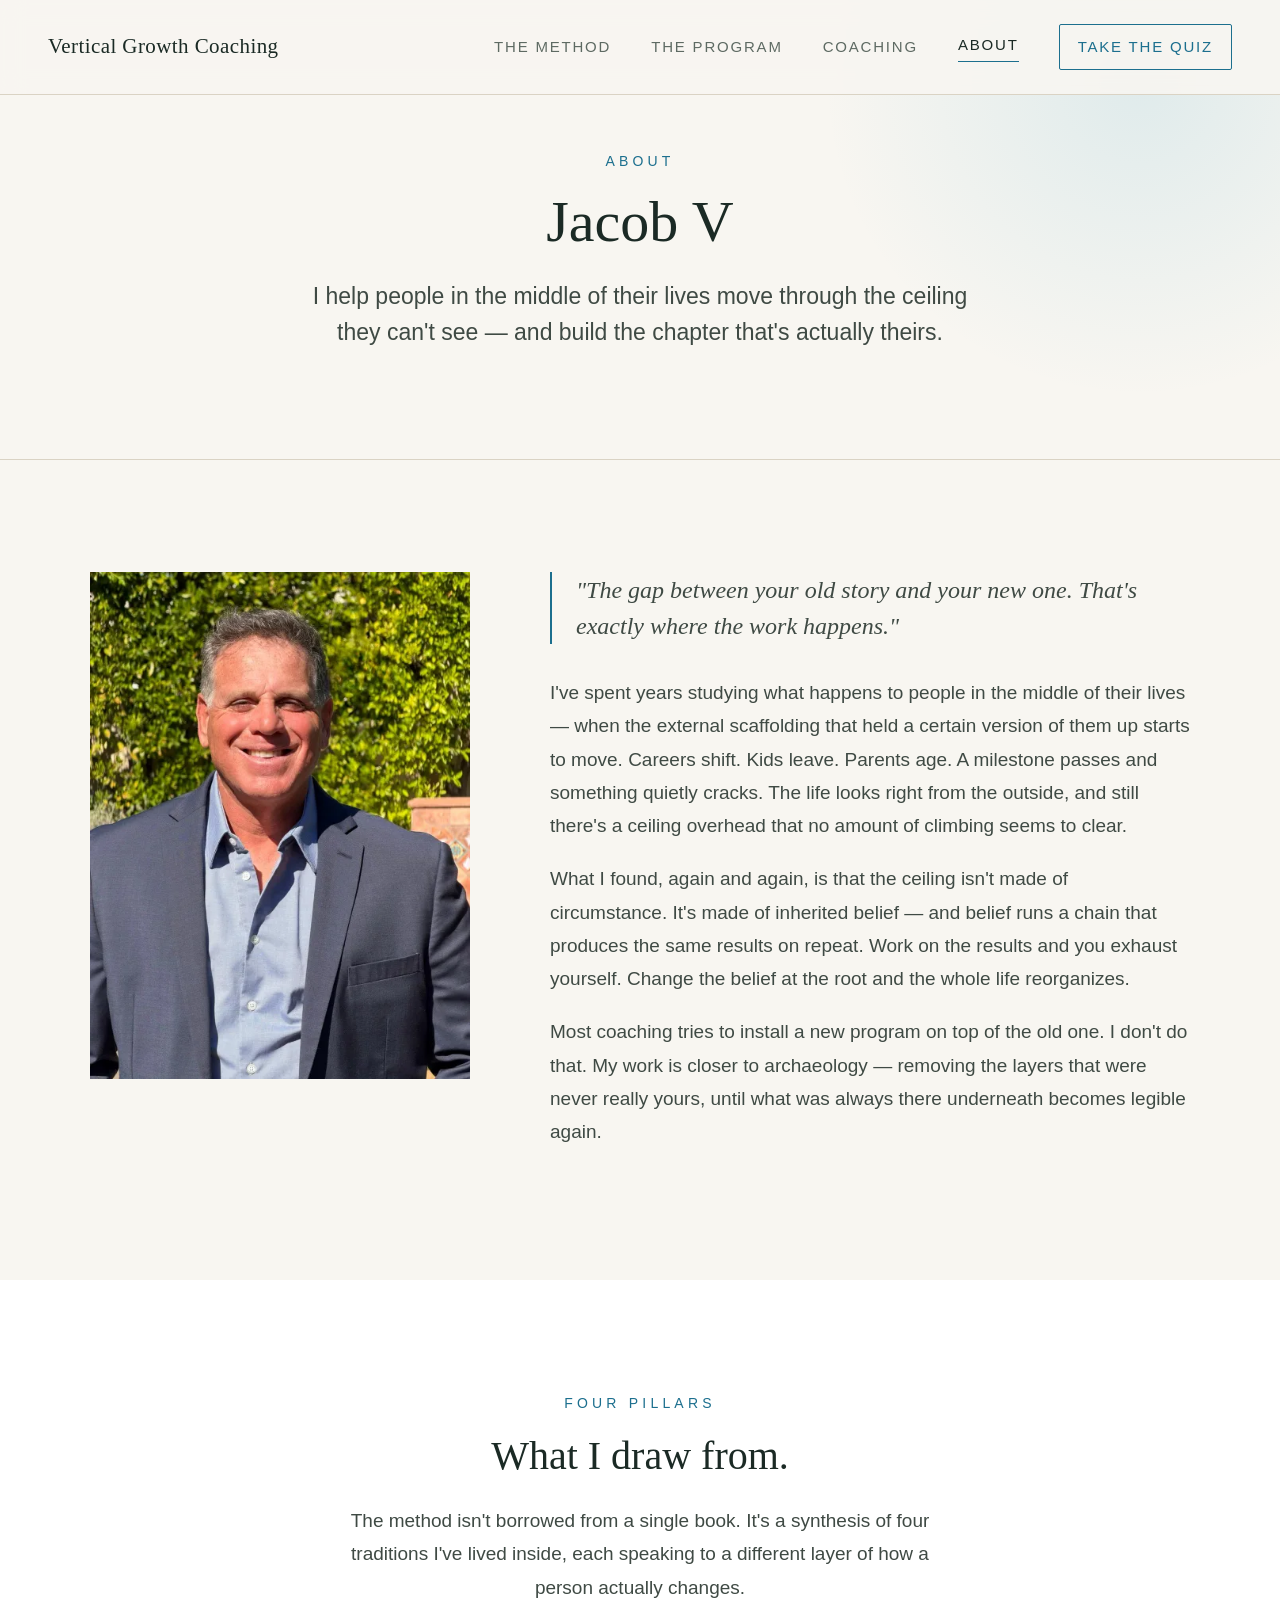
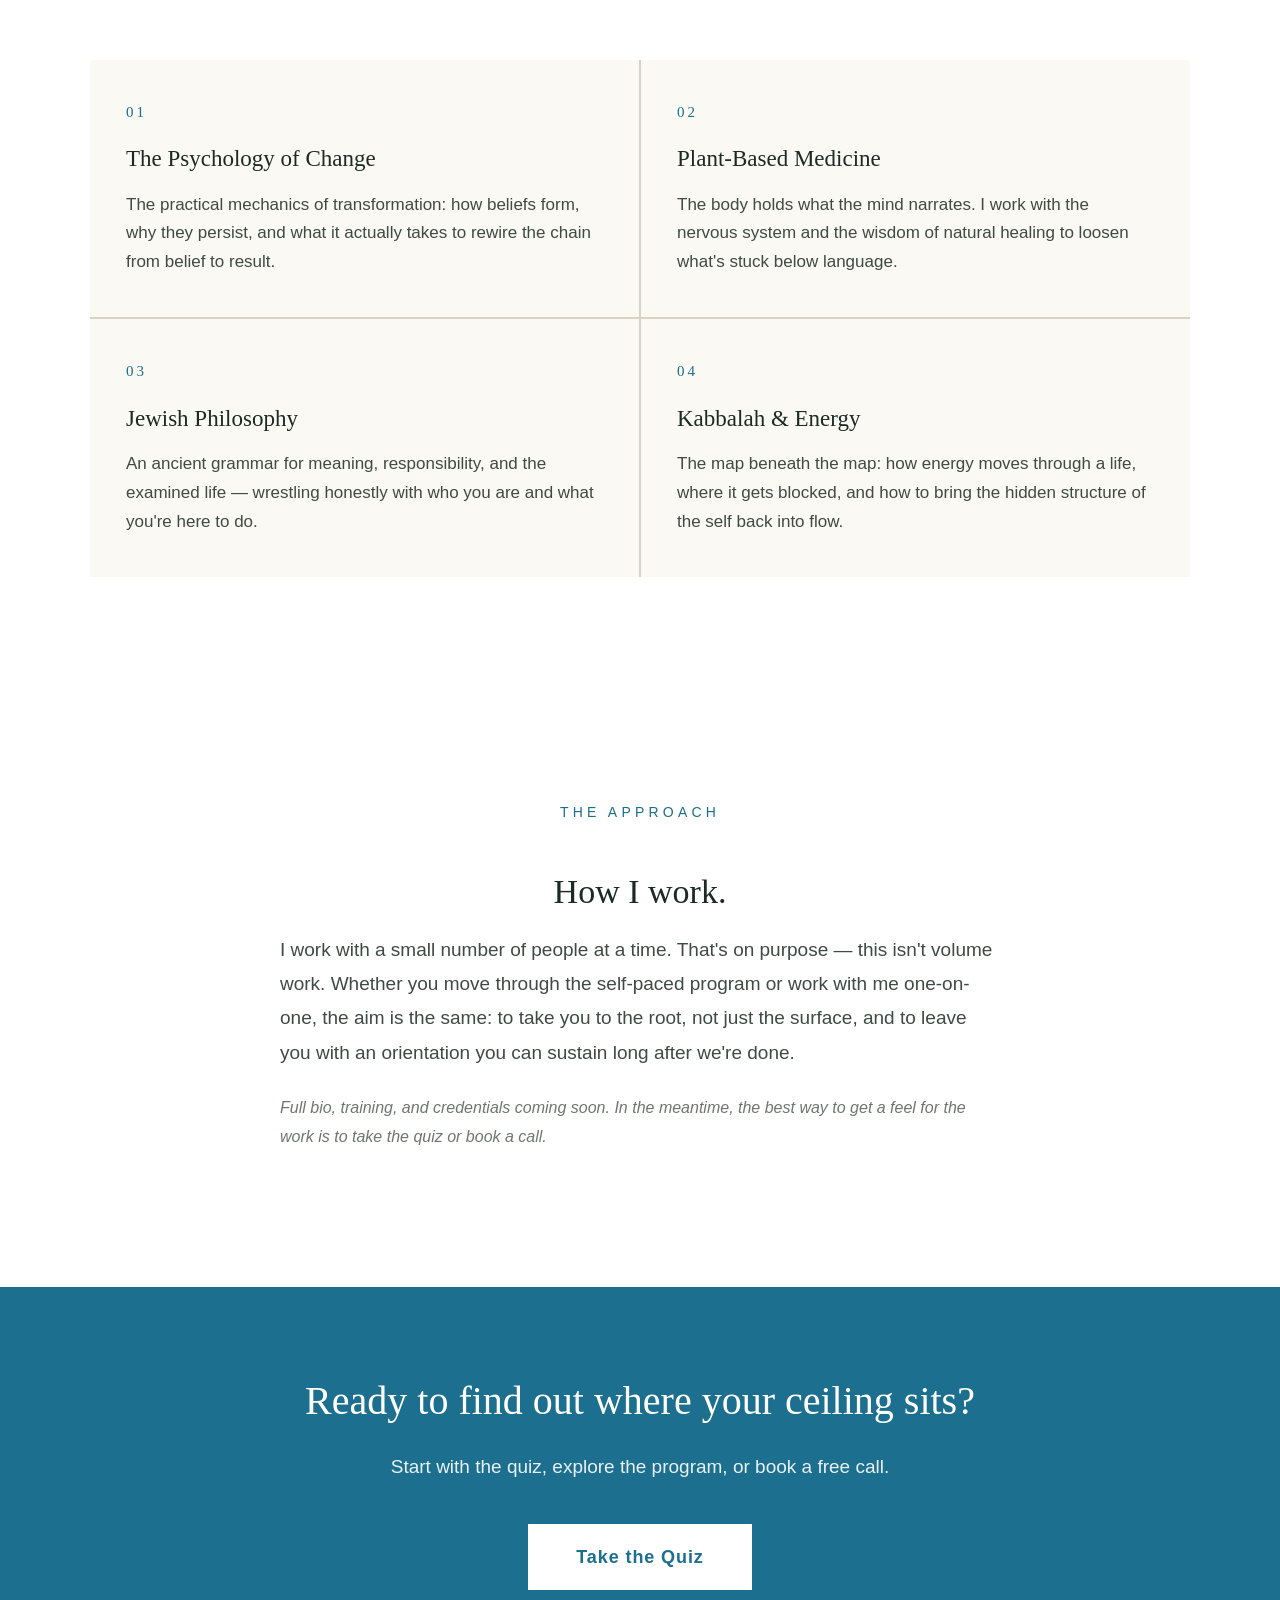
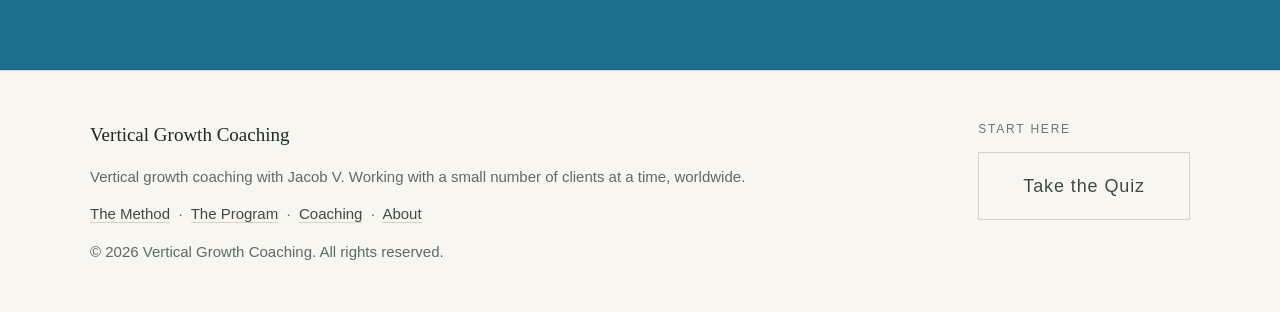
==== about.html @ 7d052f26 "Multipage site: reframe home + add Method/Program/Coaching/About Restructure the single-page site in" ====
<!DOCTYPE html>
<html lang="en">
<head>
  <meta charset="UTF-8">
  <meta name="viewport" content="width=device-width, initial-scale=1.0">
  <title>About Jacob | Vertical Growth Coaching</title>
  <meta name="description" content="Jacob V is the founder of Vertical Growth Coaching. His work synthesizes the psychology of change, plant-based medicine, Jewish philosophy, and Kabbalah & energy into a method for moving through the glass ceiling of inherited belief.">
  <meta name="author" content="Jacob V">
  <meta name="theme-color" content="#F8F6F1">
  <link rel="canonical" href="https://verticalgrowthcoaching.com/about.html">
  <link rel="icon" type="image/svg+xml" href="/favicon.svg">
  <link rel="apple-touch-icon" href="/apple-touch-icon.png">
  <link rel="manifest" href="/site.webmanifest">

  <meta property="og:type" content="profile">
  <meta property="og:site_name" content="Vertical Growth Coaching">
  <meta property="og:title" content="About Jacob | Vertical Growth Coaching">
  <meta property="og:description" content="The story and the four pillars behind Vertical Growth Coaching.">
  <meta property="og:url" content="https://verticalgrowthcoaching.com/about.html">
  <meta property="og:image" content="https://verticalgrowthcoaching.com/jacob.jpg">

  <!-- Google Tag Manager -->
  <script>(function(w,d,s,l,i){w[l]=w[l]||[];w[l].push({'gtm.start':
  new Date().getTime(),event:'gtm.js'});var f=d.getElementsByTagName(s)[0],
  j=d.createElement(s),dl=l!='dataLayer'?'&l='+l:'';j.async=true;j.src=
  'https://www.googletagmanager.com/gtm.js?id='+i+dl;f.parentNode.insertBefore(j,f);
  })(window,document,'script','dataLayer','GTM-MJ2HJQQ3');</script>
  <!-- End Google Tag Manager -->

  <link rel="stylesheet" href="/styles.css">
</head>
<body>

<!-- Google Tag Manager (noscript) -->
<noscript><iframe src="https://www.googletagmanager.com/ns.html?id=GTM-MJ2HJQQ3"
height="0" width="0" style="display:none;visibility:hidden"></iframe></noscript>

<a class="skip-link" href="#main">Skip to main content</a>

<!-- NAV -->
<header>
  <nav aria-label="Primary">
    <a class="nav-logo" href="/">Vertical Growth Coaching</a>
    <button class="nav-toggle" type="button" aria-label="Open menu" aria-expanded="false" aria-controls="navLinks">
      <span></span><span></span><span></span>
    </button>
    <div class="nav-links" id="navLinks">
      <a href="/method.html">The Method</a>
      <a href="/program.html">The Program</a>
      <a href="/coaching.html">Coaching</a>
      <a href="/about.html" class="active">About</a>
      <a href="/#quiz" class="nav-cta">Take the Quiz</a>
    </div>
  </nav>
</header>

<main id="main">

<!-- PAGE HERO -->
<section class="page-hero">
  <div class="page-hero-inner">
    <div class="section-label">About</div>
    <h1>Jacob V</h1>
    <p class="page-hero-lead">
      I help people in the middle of their lives move through the ceiling they can't see — and build the chapter that's actually theirs.
    </p>
  </div>
</section>

<!-- STORY -->
<section id="about">
  <div class="about-inner">
    <div class="about-portrait">
      <picture>
        <source
          type="image/webp"
          srcset="jacob-320.webp 320w, jacob-480.webp 480w, jacob-760.webp 760w"
          sizes="(max-width: 768px) 100vw, 380px">
        <img
          src="jacob.jpg"
          alt="Jacob V, founder of Vertical Growth Coaching"
          width="960" height="1280"
          loading="lazy" decoding="async"
          style="width:100%;height:100%;object-fit:cover;object-position:center top;display:block;">
      </picture>
    </div>
    <div class="about-text">
      <blockquote>"The gap between your old story and your new one. That's exactly where the work happens."</blockquote>
      <p>
        I've spent years studying what happens to people in the middle of their lives — when the external scaffolding that held a certain version of them up starts to move. Careers shift. Kids leave. Parents age. A milestone passes and something quietly cracks. The life looks right from the outside, and still there's a ceiling overhead that no amount of climbing seems to clear.
      </p>
      <p>
        What I found, again and again, is that the ceiling isn't made of circumstance. It's made of inherited belief — and belief runs a chain that produces the same results on repeat. Work on the results and you exhaust yourself. Change the belief at the root and the whole life reorganizes.
      </p>
      <p>
        Most coaching tries to install a new program on top of the old one. I don't do that. My work is closer to archaeology — removing the layers that were never really yours, until what was always there underneath becomes legible again.
      </p>
    </div>
  </div>
</section>

<!-- FOUR PILLARS AS LIVED PRACTICE -->
<section id="pillars">
  <div class="pillars-inner">
    <div class="pillars-header">
      <div class="section-label">Four Pillars</div>
      <h2 class="section-title">What I draw from.</h2>
      <p class="section-body">The method isn't borrowed from a single book. It's a synthesis of four traditions I've lived inside, each speaking to a different layer of how a person actually changes.</p>
    </div>
    <div class="pillars-grid">
      <div class="pillar">
        <div class="pillar-num">01</div>
        <h3>The Psychology of Change</h3>
        <p>The practical mechanics of transformation: how beliefs form, why they persist, and what it actually takes to rewire the chain from belief to result.</p>
      </div>
      <div class="pillar">
        <div class="pillar-num">02</div>
        <h3>Plant-Based Medicine</h3>
        <p>The body holds what the mind narrates. I work with the nervous system and the wisdom of natural healing to loosen what's stuck below language.</p>
      </div>
      <div class="pillar">
        <div class="pillar-num">03</div>
        <h3>Jewish Philosophy</h3>
        <p>An ancient grammar for meaning, responsibility, and the examined life — wrestling honestly with who you are and what you're here to do.</p>
      </div>
      <div class="pillar">
        <div class="pillar-num">04</div>
        <h3>Kabbalah &amp; Energy</h3>
        <p>The map beneath the map: how energy moves through a life, where it gets blocked, and how to bring the hidden structure of the self back into flow.</p>
      </div>
    </div>
  </div>
</section>

<!-- CREDENTIALS / APPROACH -->
<section id="modules">
  <div class="prose-inner">
    <div class="section-label" style="text-align:center;">The Approach</div>
    <h2 style="text-align:center;">How I work.</h2>
    <p>
      I work with a small number of people at a time. That's on purpose — this isn't volume work. Whether you move through the self-paced program or work with me one-on-one, the aim is the same: to take you to the root, not just the surface, and to leave you with an orientation you can sustain long after we're done.
    </p>
    <p style="color:var(--text-4);font-style:italic;font-size:16px;">
      Full bio, training, and credentials coming soon. In the meantime, the best way to get a feel for the work is to take the quiz or book a call.
    </p>
  </div>
</section>

<!-- CTA BAND -->
<div class="cta-band">
  <h2>Ready to find out where your ceiling sits?</h2>
  <p>Start with the quiz, explore the program, or book a free call.</p>
  <a href="/#quiz" class="btn-white">Take the Quiz</a>
</div>

</main>

<!-- FOOTER -->
<footer>
  <div class="footer-inner">
    <div class="footer-left">
      <div class="logo">Vertical Growth Coaching</div>
      <p class="copy" style="margin-bottom:12px;">Vertical growth coaching with Jacob V. Working with a small number of clients at a time, worldwide.</p>
      <p class="copy" style="margin-bottom:12px;">
        <a href="/method.html" style="color:var(--text-2);text-decoration:none;border-bottom:1px solid var(--border);">The Method</a>
        &nbsp;·&nbsp;
        <a href="/program.html" style="color:var(--text-2);text-decoration:none;border-bottom:1px solid var(--border);">The Program</a>
        &nbsp;·&nbsp;
        <a href="/coaching.html" style="color:var(--text-2);text-decoration:none;border-bottom:1px solid var(--border);">Coaching</a>
        &nbsp;·&nbsp;
        <a href="/about.html" style="color:var(--text-2);text-decoration:none;border-bottom:1px solid var(--border);">About</a>
      </p>
      <p class="copy">&copy; 2026 Vertical Growth Coaching. All rights reserved.</p>
    </div>
    <div class="footer-right">
      <p class="footer-right-label">Start Here</p>
      <a href="/#quiz" class="btn-secondary">Take the Quiz</a>
    </div>
  </div>
</footer>

<script src="/site.js" defer></script>
</body>
</html>
---- styles.css ----
*, *::before, *::after { box-sizing: border-box; margin: 0; padding: 0; }

    :root {
      --dark:     #F8F6F1;   /* cream base — page background */
      --surface:  #FFFFFF;   /* alternating section background */
      --elevated: #FBF9F4;   /* cards */
      --overlay:  #F1ECE1;
      --border:   #DAD3C4;   /* warm light border */
      --text-1:   #1B2A25;   /* primary text & headings */
      --text-2:   #3F4A44;   /* body copy */
      --text-3:   #5E6A63;   /* muted labels */
      --text-4:   #6E776F;   /* faint text */
      --ember:    #1C6F8E;   /* primary accent — deep sky (legible on light) */
      --gold:     #2E9CC4;   /* bright sky accent */
      --green:    #2F8F66;   /* success */
      --anchor:   #1F3D34;   /* deep evergreen */
      --font:     'Georgia', serif;
      --sans:     -apple-system, BlinkMacSystemFont, 'Segoe UI', sans-serif;
    }

    html { scroll-behavior: smooth; }

    @media (prefers-reduced-motion: reduce) {
      html { scroll-behavior: auto; }
      *, *::before, *::after {
        animation-duration: 0.01ms !important;
        animation-iteration-count: 1 !important;
        transition-duration: 0.01ms !important;
      }
    }

    .skip-link {
      position: absolute;
      top: -100px; left: 16px;
      z-index: 1000;
      padding: 12px 20px;
      background: var(--ember);
      color: #fff;
      text-decoration: none;
      font-size: 15px;
      letter-spacing: 0.05em;
      transition: top 0.15s;
    }
    .skip-link:focus { top: 12px; }

    /* ── FAQ ── */
    #faq .faq-inner { max-width: 820px; margin: 0 auto; }
    .faq-list { margin-top: 48px; }
    .faq-item {
      border-top: 1px solid var(--border);
      padding: 28px 0;
    }
    .faq-item:last-child { border-bottom: 1px solid var(--border); }
    .faq-item summary {
      font-family: var(--font);
      font-size: 24px;
      color: var(--text-1);
      cursor: pointer;
      list-style: none;
      display: flex;
      justify-content: space-between;
      align-items: center;
      gap: 16px;
    }
    .faq-item summary::-webkit-details-marker { display: none; }
    .faq-item summary::after {
      content: '+';
      color: var(--ember);
      font-size: 28px;
      line-height: 1;
      transition: transform 0.2s;
    }
    .faq-item[open] summary::after { transform: rotate(45deg); }
    .faq-item p {
      margin-top: 16px;
      color: var(--text-2);
      font-size: 19px;
      line-height: 1.7;
    }

    body {
      background: var(--dark);
      color: var(--text-1);
      font-family: var(--sans);
      line-height: 1.7;
      font-size: 19px;
      -webkit-text-size-adjust: 100%;
    }

    /* ── NAV ── */
    nav {
      position: fixed;
      top: 0; left: 0; right: 0;
      z-index: 100;
      display: flex;
      justify-content: space-between;
      align-items: center;
      padding: 24px 48px;
      background: rgba(248,246,241,0.9);
      backdrop-filter: blur(12px);
      border-bottom: 1px solid var(--border);
    }
    .nav-logo {
      font-family: var(--font);
      font-size: 21px;
      color: var(--text-1);
      letter-spacing: 0.02em;
      text-decoration: none;
    }
    .nav-links { display: flex; gap: 40px; align-items: center; }
    .nav-links a {
      color: var(--text-3);
      text-decoration: none;
      font-size: 15px;
      letter-spacing: 0.12em;
      text-transform: uppercase;
      transition: color 0.2s;
    }
    .nav-links a:hover { color: var(--text-1); }

    /* ── BUTTONS ── */
    .btn-primary {
      background: var(--ember);
      color: #fff;
      border: none;
      padding: 18px 44px;
      font-size: 18px;
      font-weight: 600;
      letter-spacing: 0.05em;
      cursor: pointer;
      text-decoration: none;
      display: inline-block;
      transition: all 0.2s;
      font-family: var(--sans);
    }
    .btn-primary:hover { opacity: 0.88; transform: translateY(-1px); }
    .btn-secondary {
      background: transparent;
      color: var(--text-2);
      border: 1px solid var(--border);
      padding: 18px 44px;
      font-size: 18px;
      letter-spacing: 0.05em;
      cursor: pointer;
      text-decoration: none;
      display: inline-block;
      transition: all 0.2s;
      font-family: var(--sans);
    }
    .btn-secondary:hover { border-color: var(--text-3); color: var(--text-1); }
    .btn-ghost {
      color: var(--text-2);
      text-decoration: none;
      font-size: 16px;
      letter-spacing: 0.08em;
      display: inline-flex;
      align-items: center;
      gap: 8px;
      transition: color 0.2s;
    }
    .btn-ghost:hover { color: var(--text-1); }
    .btn-ghost::after { content: '→'; }

    /* ── HERO ── */
    .hero {
      min-height: 100vh;
      display: flex;
      align-items: center;
      padding: 120px 48px 80px;
      position: relative;
      overflow: hidden;
    }
    .hero::before {
      content: '';
      position: absolute;
      top: -200px; right: -200px;
      width: 700px; height: 700px;
      background: radial-gradient(circle, rgba(46,156,196,0.14) 0%, transparent 70%);
      pointer-events: none;
    }
    .hero-inner {
      width: 100%;
      max-width: 1200px;
      margin: 0 auto;
      display: grid;
      grid-template-columns: minmax(0, 1.05fr) minmax(0, 1fr);
      grid-template-areas:
        "top    diagram"
        "bottom diagram";
      column-gap: 56px;
      row-gap: 24px;
      align-items: center;
    }
    .hero-text-top    { grid-area: top;     align-self: end;    max-width: 580px; }
    .hero-text-bottom { grid-area: bottom;  align-self: start;  max-width: 580px; }
    .hero-diagram     { grid-area: diagram; justify-self: center; align-self: center; width: 100%; }
    .hero-diagram .circles-svg { max-width: 460px; margin: 0 auto; display: block; }
    .hero h1 {
      font-family: var(--font);
      font-size: clamp(20px, 2.6vw, 28px);
      line-height: 1.2;
      letter-spacing: 0.14em;
      text-transform: uppercase;
      color: var(--ember);
      margin-bottom: 20px;
      font-weight: normal;
    }
    .hero-tagline {
      font-family: var(--font);
      font-size: clamp(36px, 5.2vw, 58px);
      line-height: 1.08;
      color: var(--text-1);
      margin-bottom: 0;
      font-weight: normal;
    }
    .hero-tagline em { font-style: italic; color: var(--text-2); }
    .hero-body {
      font-size: clamp(19px, 1.8vw, 22px);
      color: var(--text-2);
      max-width: 580px;
      line-height: 1.6;
      margin-bottom: 28px;
    }
    .cta-group { display: flex; gap: 16px; flex-wrap: wrap; align-items: center; }

    /* ── SECTIONS ── */
    section { padding: 112px 48px; }
    .section-label {
      font-size: 14px;
      letter-spacing: 0.3em;
      text-transform: uppercase;
      color: var(--ember);
      margin-bottom: 16px;
    }
    .section-title {
      font-family: var(--font);
      font-size: clamp(28px, 4vw, 40px);
      font-weight: normal;
      color: var(--text-1);
      margin-bottom: 24px;
      line-height: 1.2;
    }
    .section-body {
      font-size: 19px;
      color: var(--text-2);
      line-height: 1.75;
      max-width: 640px;
    }

    /* ── PROBLEM SECTION ── */
    #problem { background: var(--surface); }
    .problem-inner {
      max-width: 800px;
      margin: 0 auto;
      text-align: center;
    }
    .problem-inner .section-body { margin: 0 auto 48px; max-width: 620px; }
    .pain-points {
      display: grid;
      grid-template-columns: 1fr 1fr;
      gap: 2px;
      background: var(--border);
      text-align: left;
      margin-bottom: 48px;
    }
    .pain-point {
      background: var(--elevated);
      padding: 32px;
      font-size: 19px;
      color: var(--text-2);
      display: flex;
      gap: 16px;
      align-items: flex-start;
    }
    .pain-check {
      color: var(--text-4);
      font-size: 14px;
      margin-top: 3px;
      flex-shrink: 0;
    }

    /* ── QUIZ SECTION ── */
    #quiz {
      background: var(--dark);
      border-top: 1px solid var(--border);
      border-bottom: 1px solid var(--border);
    }
    .quiz-container {
      max-width: 680px;
      margin: 0 auto;
      text-align: center;
    }
    .quiz-container .section-body { margin: 0 auto 48px; }

    /* Quiz Steps */
    .quiz-step { display: none; }
    .quiz-step.active { display: block; }
    .quiz-question {
      font-family: var(--font);
      font-size: 26px;
      color: var(--text-1);
      margin-bottom: 32px;
      line-height: 1.4;
    }
    .quiz-options { display: flex; flex-direction: column; gap: 12px; max-width: 480px; margin: 0 auto; }
    .quiz-option {
      background: var(--surface);
      border: 1px solid var(--border);
      padding: 20px 24px;
      color: var(--text-2);
      font-size: 18px;
      text-align: left;
      cursor: pointer;
      transition: all 0.2s;
      font-family: var(--sans);
    }
    .quiz-option:hover { border-color: var(--ember); color: var(--text-1); }
    .quiz-option.selected { border-color: var(--ember); background: rgba(28,111,142,0.10); color: var(--text-1); }
    .quiz-progress {
      display: flex;
      justify-content: center;
      gap: 8px;
      margin: 0 auto 40px;
      max-width: 320px;
      flex-wrap: wrap;
    }
    .quiz-dot {
      width: 8px; height: 8px;
      border-radius: 50%;
      background: var(--border);
      transition: background 0.3s;
    }
    .quiz-dot.filled { background: var(--ember); }

    /* Quiz subtext (under question) */
    .quiz-subtext {
      color: var(--text-3);
      font-size: 18px;
      text-align: center;
      margin: -16px auto 24px;
      max-width: 560px;
      line-height: 1.55;
    }

    /* Multi-select buttons (life context) */
    .quiz-options-multi {
      display: flex;
      flex-direction: column;
      gap: 12px;
      max-width: 540px;
      margin: 0 auto 16px;
    }
    .quiz-option-multi {
      position: relative;
      padding: 16px 20px 16px 52px;
      background: var(--elevated);
      border: 1px solid var(--border);
      color: var(--text-2);
      font-size: 18px;
      text-align: left;
      cursor: pointer;
      transition: all 0.15s;
      font-family: var(--sans);
    }
    .quiz-option-multi::before {
      content: '';
      position: absolute;
      left: 18px;
      top: 50%;
      transform: translateY(-50%);
      width: 18px; height: 18px;
      border: 1.5px solid var(--text-4);
      background: transparent;
      transition: all 0.15s;
    }
    .quiz-option-multi:hover { border-color: var(--ember); color: var(--text-1); }
    .quiz-option-multi.selected {
      border-color: var(--ember);
      color: var(--text-1);
      background: rgba(28,111,142,0.10);
    }
    .quiz-option-multi.selected::before {
      background: var(--ember);
      border-color: var(--ember);
    }
    .quiz-option-multi.selected::after {
      content: '';
      position: absolute;
      left: 22px; top: 50%;
      transform: translateY(-65%) rotate(-45deg);
      width: 10px; height: 5px;
      border-left: 2px solid #fff;
      border-bottom: 2px solid #fff;
    }

    /* Textareas (life context "other", aspiration) */
    .quiz-textarea,
    .quiz-textarea-small {
      width: 100%;
      max-width: 540px;
      display: block;
      margin: 0 auto 16px;
      padding: 16px 20px;
      background: var(--surface);
      border: 1px solid var(--border);
      color: var(--text-1);
      font-size: 17px;
      font-family: var(--sans);
      line-height: 1.6;
      resize: vertical;
      outline: none;
      transition: border-color 0.2s;
    }
    .quiz-textarea:focus,
    .quiz-textarea-small:focus { border-color: var(--ember); }
    .quiz-textarea::placeholder,
    .quiz-textarea-small::placeholder { color: var(--text-4); }
    .quiz-textarea-small { font-size: 15px; min-height: 56px; }

    .quiz-continue-btn {
      display: block;
      margin: 8px auto 0;
      min-width: 200px;
    }
    .quiz-continue-btn:disabled {
      opacity: 0.35;
      cursor: not-allowed;
      transform: none !important;
    }
    .quiz-aspiration-actions {
      display: flex;
      flex-direction: column;
      gap: 14px;
      align-items: center;
      margin-top: 4px;
    }
    .quiz-aspiration-actions .btn-primary { min-width: 200px; }
    .quiz-aspiration-actions .btn-ghost {
      color: var(--text-3);
      text-decoration: none;
      font-size: 14px;
      letter-spacing: 0.05em;
      background: transparent;
      border: none;
      cursor: pointer;
      font-family: var(--sans);
      padding: 8px 16px;
    }
    .quiz-aspiration-actions .btn-ghost:hover { color: var(--text-1); }

    /* Interlude */
    .quiz-interlude {
      max-width: 560px;
      margin: 0 auto;
      text-align: center;
      padding: 32px 0 16px;
    }
    .quiz-interlude-headline {
      font-family: var(--font);
      font-size: clamp(28px, 4vw, 36px);
      color: var(--text-1);
      margin-bottom: 20px;
    }
    .quiz-interlude-body {
      font-size: 18px;
      color: var(--text-2);
      line-height: 1.65;
      margin-bottom: 36px;
    }

    /* Age band fieldset (in email gate) */
    .age-band-fieldset {
      border: 1px solid var(--border);
      padding: 12px 16px 16px;
      margin-bottom: 16px;
      transition: border-color 0.2s;
    }
    .age-band-fieldset legend {
      padding: 0 8px;
      color: var(--text-3);
      font-size: 12px;
      letter-spacing: 0.14em;
      text-transform: uppercase;
    }
    .age-band-fieldset.age-band-error { border-color: #D44040; }
    .age-band-options {
      display: flex;
      gap: 6px;
      flex-wrap: wrap;
    }
    .age-band-options label {
      flex: 1 1 auto;
      min-width: 56px;
      position: relative;
      cursor: pointer;
    }
    .age-band-options input { position: absolute; opacity: 0; pointer-events: none; }
    .age-band-options span {
      display: block;
      padding: 10px 12px;
      border: 1px solid var(--border);
      background: var(--surface);
      text-align: center;
      font-size: 15px;
      color: var(--text-2);
      transition: all 0.15s;
    }
    .age-band-options input:checked + span {
      border-color: var(--ember);
      background: rgba(28,111,142,0.10);
      color: var(--text-1);
    }
    .age-band-options label:hover span { border-color: var(--text-3); }

    /* Marketing consent row */
    .consent-row {
      display: flex;
      gap: 10px;
      align-items: flex-start;
      font-size: 14px;
      color: var(--text-3);
      margin-bottom: 16px;
      cursor: pointer;
      line-height: 1.5;
    }
    .consent-row input[type="checkbox"] {
      margin-top: 3px;
      accent-color: var(--ember);
      flex-shrink: 0;
    }

    /* Results greeting */
    .result-greeting {
      font-family: var(--font);
      font-size: clamp(22px, 3vw, 28px);
      color: var(--text-1);
      text-align: center;
      margin-bottom: 24px;
      font-style: italic;
      line-height: 1.3;
    }

    /* Quiz Email Gate */
    .quiz-email-gate {
      max-width: 420px;
      margin: 0 auto;
    }
    .quiz-email-gate input {
      width: 100%;
      padding: 18px 24px;
      background: var(--surface);
      border: 1px solid var(--border);
      color: var(--text-1);
      font-size: 17px;
      font-family: var(--sans);
      margin-bottom: 12px;
      outline: none;
      transition: border-color 0.2s;
    }
    .quiz-email-gate input:focus { border-color: var(--ember); }
    .quiz-email-gate input::placeholder { color: var(--text-4); }
    .quiz-email-gate .btn-primary { width: 100%; text-align: center; }
    .quiz-email-gate .privacy-note {
      font-size: 15px;
      color: var(--text-3);
      margin-top: 12px;
    }

    /* Quiz Results */
    .quiz-results { text-align: left; max-width: 520px; margin: 0 auto; }
    .result-score {
      font-family: var(--font);
      font-size: 56px;
      color: var(--ember);
      margin-bottom: 8px;
      text-align: center;
    }
    .result-label {
      font-size: 21px;
      color: var(--text-1);
      text-align: center;
      margin-bottom: 32px;
    }
    .result-breakdown { margin-bottom: 40px; }
    .result-bar-group { margin-bottom: 20px; }
    .result-bar-label {
      display: flex;
      justify-content: space-between;
      font-size: 14px;
      color: var(--text-3);
      text-transform: uppercase;
      letter-spacing: 0.1em;
      margin-bottom: 8px;
    }
    .result-bar {
      height: 6px;
      background: var(--elevated);
      overflow: hidden;
    }
    .result-bar-fill {
      height: 100%;
      background: var(--ember);
      transition: width 1s ease;
    }

    /* ── FRAMEWORK ── */
    #framework { background: var(--surface); }
    .framework-inner {
      max-width: 720px;
      margin: 0 auto;
    }
    .framework-text p + p { margin-top: 20px; }
    .circles-diagram { width: 100%; display: flex; justify-content: center; align-items: center; }
    .circles-svg { width: 100%; height: auto; }

    /* ── Orientation morph (Before → After loop) ── */
    @keyframes orientationBefore {
      0%, 28%   { opacity: 1; }
      44%, 78%  { opacity: 0; }
      94%, 100% { opacity: 1; }
    }
    @keyframes orientationAfter {
      0%, 28%   { opacity: 0; }
      44%, 78%  { opacity: 1; }
      94%, 100% { opacity: 0; }
    }
    @keyframes orientationDomain {
      0%, 28%   { fill: #8A938C; }
      44%, 78%  { fill: #1B2A25; }
      94%, 100% { fill: #8A938C; }
    }
    @keyframes orientationWedge {
      0%, 28%   { stroke: #D7DED7; }
      44%, 78%  { stroke: #8FA3B0; }
      94%, 100% { stroke: #D7DED7; }
    }
    @keyframes selfPulse {
      0%, 100% { opacity: 0.55; }
      50%      { opacity: 1; }
    }
    .circles-svg .anim-before        { animation: orientationBefore 14s ease-in-out infinite; }
    .circles-svg .anim-after         { animation: orientationAfter  14s ease-in-out infinite; opacity: 0; }
    .circles-svg .domain-labels text { animation: orientationDomain 14s ease-in-out infinite; }
    .circles-svg .wedge-lines line   { animation: orientationWedge  14s ease-in-out infinite; }
    .circles-svg .self-halo          { animation: selfPulse 4s ease-in-out infinite; }

    @media (prefers-reduced-motion: reduce) {
      .circles-svg .anim-before,
      .circles-svg .anim-after,
      .circles-svg .domain-labels text,
      .circles-svg .wedge-lines line,
      .circles-svg .self-halo { animation: none; }
      .circles-svg .anim-before        { opacity: 0; }
      .circles-svg .anim-after         { opacity: 1; }
      .circles-svg .domain-labels text { fill: #1B2A25; }
      .circles-svg .wedge-lines line   { stroke: #8FA3B0; }
      .circles-svg .self-halo          { opacity: 0.85; }
    }

    /* ── TRANSFORMATION ── */
    .transformation-inner { max-width: 1100px; margin: 0 auto; }
    .transformation-header {
      display: grid;
      grid-template-columns: 1fr 1fr;
      gap: 80px;
      margin-bottom: 80px;
    }
    .shift-grid {
      display: grid;
      grid-template-columns: 1fr 1fr;
      gap: 2px;
      background: var(--border);
    }
    .shift-card {
      background: var(--surface);
      padding: 40px;
    }
    .shift-card.before .shift-label { color: var(--text-4); }
    .shift-card.after .shift-label { color: var(--ember); }
    .shift-label {
      font-size: 11px;
      letter-spacing: 0.3em;
      text-transform: uppercase;
      margin-bottom: 24px;
    }
    .shift-item {
      display: flex;
      align-items: flex-start;
      gap: 16px;
      margin-bottom: 20px;
      color: var(--text-2);
      font-size: 16px;
    }

    /* ── LEAD MAGNET ── */
    #lead-magnet {
      background: var(--elevated);
      border-top: 1px solid var(--border);
      border-bottom: 1px solid var(--border);
    }
    .lead-magnet-inner {
      max-width: 700px;
      margin: 0 auto;
      text-align: center;
    }
    .lead-magnet-inner .section-body { margin: 0 auto 40px; }
    .lead-magnet-form {
      display: flex;
      gap: 12px;
      max-width: 500px;
      margin: 0 auto;
    }
    .lead-magnet-form input {
      flex: 1;
      padding: 18px 24px;
      background: var(--surface);
      border: 1px solid var(--border);
      color: var(--text-1);
      font-size: 17px;
      font-family: var(--sans);
      outline: none;
    }
    .lead-magnet-form input:focus { border-color: var(--ember); }
    .lead-magnet-form input::placeholder { color: var(--text-4); }
    .lead-magnet-privacy {
      font-size: 15px;
      color: var(--text-3);
      margin-top: 16px;
    }

    /* ── ABOUT ── */
    .about-inner {
      max-width: 1100px;
      margin: 0 auto;
      display: grid;
      grid-template-columns: 380px 1fr;
      gap: 80px;
      align-items: start;
    }
    .about-portrait {
      aspect-ratio: 3/4;
      overflow: hidden;
      background: var(--surface);
    }
    .about-text blockquote {
      font-family: var(--font);
      font-size: 24px;
      font-style: italic;
      color: var(--text-2);
      border-left: 2px solid var(--ember);
      padding-left: 24px;
      margin-bottom: 32px;
      line-height: 1.5;
    }
    .about-text p {
      font-size: 19px;
      color: var(--text-2);
      line-height: 1.75;
      margin-bottom: 20px;
    }

    /* ── PROCESS ── */
    #process { background: var(--surface); }
    .process-inner { max-width: 1100px; margin: 0 auto; }
    .process-header { margin-bottom: 64px; }
    .steps {
      display: grid;
      grid-template-columns: repeat(3, 1fr);
      gap: 2px;
      background: var(--border);
    }
    .step {
      background: var(--elevated);
      padding: 48px 40px;
    }
    .step-num {
      font-family: var(--font);
      font-size: 40px;
      color: var(--text-4);
      margin-bottom: 24px;
    }
    .step-title {
      font-family: var(--font);
      font-size: 24px;
      font-weight: normal;
      color: var(--text-1);
      margin-bottom: 16px;
    }
    .step-body {
      font-size: 18px;
      color: var(--text-2);
      line-height: 1.7;
    }

    /* ── TESTIMONIALS ── */
    #testimonials {
      border-top: 1px solid var(--border);
    }
    .testimonials-inner {
      max-width: 900px;
      margin: 0 auto;
      text-align: center;
    }
    .testimonial-grid {
      display: grid;
      grid-template-columns: 1fr 1fr;
      gap: 32px;
      text-align: left;
      margin-top: 48px;
    }
    .testimonial-card {
      background: var(--surface);
      border: 1px solid var(--border);
      padding: 40px;
    }
    .testimonial-quote {
      font-family: var(--font);
      font-size: 19px;
      font-style: italic;
      color: var(--text-2);
      line-height: 1.7;
      margin-bottom: 24px;
    }
    .testimonial-author {
      font-size: 14px;
      color: var(--text-4);
      letter-spacing: 0.1em;
      text-transform: uppercase;
    }
    .testimonial-placeholder {
      font-size: 15px;
      color: var(--text-3);
      font-style: italic;
    }

    /* ── BOOK A CALL (HIGH INTENT) ── */
    #book { background: var(--surface); }
    .book-inner {
      max-width: 880px;
      margin: 0 auto;
      text-align: center;
    }
    .book-inner .section-body { margin: 0 auto 40px; max-width: 600px; }
    .calendly-inline-widget {
      width: 100%;
      min-width: 320px;
      height: 720px;
      margin: 0 auto;
      border: 1px solid var(--border);
      background: var(--surface);
    }
    .calendly-fallback {
      margin-top: 20px;
      font-size: 14px;
      color: var(--text-4);
    }
    .calendly-fallback a { color: var(--ember); text-decoration: none; border-bottom: 1px solid rgba(28,111,142,0.4); }
    .calendly-fallback a:hover { color: var(--text-1); }
    @media (max-width: 720px) {
      .calendly-inline-widget { height: 1080px; }
    }

    /* ── STICKY BOTTOM BAR ── */
    .sticky-bar {
      position: fixed;
      bottom: 0; left: 0; right: 0;
      z-index: 99;
      background: rgba(248,246,241,0.96);
      backdrop-filter: blur(12px);
      border-top: 1px solid var(--border);
      padding: 16px 48px;
      display: flex;
      justify-content: center;
      align-items: center;
      gap: 24px;
      transform: translateY(100%);
      transition: transform 0.3s ease;
    }
    .sticky-bar.visible { transform: translateY(0); }
    .sticky-bar-text {
      font-size: 15px;
      color: var(--text-2);
    }
    .sticky-bar .btn-primary {
      padding: 12px 32px;
      font-size: 15px;
    }

    /* ── CTA BAND ── */
    .cta-band {
      background: var(--ember);
      padding: 80px 48px;
      text-align: center;
    }
    .cta-band h2 {
      font-family: var(--font);
      font-size: clamp(28px, 4vw, 40px);
      font-weight: normal;
      color: #fff;
      margin-bottom: 16px;
    }
    .cta-band p {
      font-size: 19px;
      color: rgba(255,255,255,0.9);
      margin-bottom: 40px;
    }
    .btn-white {
      background: #fff;
      color: var(--ember);
      padding: 18px 48px;
      font-size: 18px;
      font-weight: 600;
      letter-spacing: 0.05em;
      text-decoration: none;
      display: inline-block;
      transition: opacity 0.2s;
      font-family: var(--sans);
    }
    .btn-white:hover { opacity: 0.9; }

    /* ── FOOTER ── */
    footer {
      background: var(--dark);
      border-top: 1px solid var(--border);
      padding: 48px;
    }
    .footer-inner {
      max-width: 1100px;
      margin: 0 auto;
      display: flex;
      justify-content: space-between;
      align-items: flex-start;
    }
    .footer-left .logo {
      font-family: var(--font);
      font-size: 19px;
      color: var(--text-1);
      margin-bottom: 12px;
    }
    .footer-left .copy { font-size: 15px; color: var(--text-3); }
    .footer-email-form { display: flex; gap: 8px; }
    .footer-email-form input {
      padding: 12px 16px;
      background: var(--surface);
      border: 1px solid var(--border);
      color: var(--text-1);
      font-size: 16px;
      font-family: var(--sans);
      outline: none;
      width: 240px;
    }
    .footer-email-form button {
      padding: 12px 24px;
      background: var(--ember);
      color: #fff;
      border: none;
      font-size: 15px;
      font-weight: 600;
      cursor: pointer;
      font-family: var(--sans);
    }
    .footer-right-label {
      font-size: 12px;
      letter-spacing: 0.15em;
      text-transform: uppercase;
      color: var(--text-4);
      margin-bottom: 12px;
    }

    /* ── SUCCESS MESSAGES ── */
    .success-msg {
      display: none;
      padding: 20px;
      background: rgba(61,168,116,0.1);
      border: 1px solid rgba(61,168,116,0.3);
      color: var(--green);
      font-size: 17px;
      text-align: center;
      margin-top: 16px;
    }
    .success-msg.show { display: block; }

    /* ── RESPONSIVE ── */
    @media (max-width: 900px) {
      nav { padding: 20px 24px; }
      .nav-links { display: none; }
      .hero { padding: 92px 20px 56px; min-height: 0; }
      .hero-inner {
        grid-template-columns: 1fr;
        grid-template-areas:
          "top"
          "diagram"
          "bottom";
        column-gap: 0;
        row-gap: 20px;
        align-items: stretch;
      }
      .hero-text-top,
      .hero-text-bottom { align-self: stretch; max-width: 100%; }
      .hero-diagram .circles-svg { max-width: 340px; }
      section { padding: 80px 24px; }
      .about-inner,
      .transformation-header { grid-template-columns: 1fr; gap: 48px; }
      .shift-grid { grid-template-columns: 1fr; }
      .steps { grid-template-columns: 1fr; }
      .pain-points { grid-template-columns: 1fr; }
      .testimonial-grid { grid-template-columns: 1fr; }
      .lead-magnet-form { flex-direction: column; }
      .sticky-bar { padding: 12px 24px; }
      .sticky-bar-text { display: none; }
      .footer-inner { flex-direction: column; gap: 32px; }
      .footer-email-form { flex-direction: column; }
      .footer-email-form input { width: 100%; }

      /* Larger, full-width tap targets for easy reading & tapping on mobile */
      .cta-group { flex-direction: column; align-items: stretch; }
      .cta-group .btn-primary,
      .cta-group .btn-secondary { width: 100%; text-align: center; }
      .btn-primary, .btn-secondary, .btn-white { padding: 20px 32px; font-size: 19px; }
      .hero-tagline { font-size: clamp(38px, 11vw, 52px); }
      .quiz-question { font-size: 24px; }
      .quiz-options { max-width: 100%; }
      .quiz-option { padding: 22px 20px; }
    }

    /* ════════════════════════════════════════════ */
    /* MULTIPAGE COMPONENTS                          */
    /* ════════════════════════════════════════════ */

    /* ── NAV (multipage) ── */
    .nav-links a.active { color: var(--text-1); }
    .nav-links a.active::after {
      content: '';
      display: block;
      height: 1px;
      background: var(--ember);
      margin-top: 4px;
    }
    .nav-cta {
      color: var(--ember) !important;
      border: 1px solid var(--ember);
      padding: 9px 18px;
      border-radius: 2px;
    }
    .nav-cta:hover { background: var(--ember); color: #fff !important; }
    .nav-cta.active::after { display: none; }

    /* Hamburger toggle (hidden on desktop) */
    .nav-toggle {
      display: none;
      flex-direction: column;
      justify-content: center;
      gap: 5px;
      width: 44px; height: 44px;
      background: transparent;
      border: none;
      cursor: pointer;
      padding: 0;
    }
    .nav-toggle span {
      display: block;
      width: 26px; height: 2px;
      background: var(--text-1);
      transition: transform 0.25s, opacity 0.25s;
    }
    .nav-toggle[aria-expanded="true"] span:nth-child(1) { transform: translateY(7px) rotate(45deg); }
    .nav-toggle[aria-expanded="true"] span:nth-child(2) { opacity: 0; }
    .nav-toggle[aria-expanded="true"] span:nth-child(3) { transform: translateY(-7px) rotate(-45deg); }

    /* ── PAGE HERO (subpage banner) ── */
    .page-hero {
      padding: 150px 48px 72px;
      text-align: center;
      border-bottom: 1px solid var(--border);
      position: relative;
      overflow: hidden;
    }
    .page-hero::before {
      content: '';
      position: absolute;
      top: -240px; right: -180px;
      width: 640px; height: 640px;
      background: radial-gradient(circle, rgba(46,156,196,0.12) 0%, transparent 70%);
      pointer-events: none;
    }
    .page-hero-inner { max-width: 860px; margin: 0 auto; position: relative; }
    .page-hero h1 {
      font-family: var(--font);
      font-size: clamp(34px, 5.4vw, 58px);
      line-height: 1.1;
      font-weight: normal;
      color: var(--text-1);
      margin-bottom: 24px;
    }
    .page-hero h1 em { font-style: italic; color: var(--ember); }
    .page-hero-lead {
      font-size: clamp(19px, 2vw, 23px);
      color: var(--text-2);
      line-height: 1.6;
      max-width: 660px;
      margin: 0 auto 36px;
    }
    .page-hero .cta-group { justify-content: center; }

    /* ── BREADCRUMB / EYEBROW LINK ── */
    .back-link {
      display: inline-flex;
      align-items: center;
      gap: 8px;
      color: var(--text-3);
      text-decoration: none;
      font-size: 15px;
      letter-spacing: 0.04em;
      margin-bottom: 24px;
      transition: color 0.2s;
    }
    .back-link:hover { color: var(--ember); }
    .back-link::before { content: '←'; }

    /* ── GLASS CEILING CHAIN ── */
    #glass-ceiling { background: var(--surface); }
    .ceiling-inner { max-width: 900px; margin: 0 auto; text-align: center; }
    .ceiling-inner .section-body { margin: 0 auto 12px; }
    .chain {
      display: flex;
      flex-wrap: wrap;
      justify-content: center;
      align-items: stretch;
      gap: 12px;
      margin: 48px auto 40px;
      max-width: 820px;
    }
    .chain-node {
      flex: 1 1 130px;
      background: var(--elevated);
      border: 1px solid var(--border);
      border-top: 3px solid var(--ember);
      padding: 24px 18px;
      text-align: center;
    }
    .chain-node .chain-label {
      font-family: var(--font);
      font-size: 21px;
      color: var(--text-1);
      margin-bottom: 6px;
    }
    .chain-node .chain-sub {
      font-size: 14px;
      color: var(--text-3);
      line-height: 1.5;
    }
    .chain-arrow {
      align-self: center;
      color: var(--ember);
      font-size: 22px;
      flex: 0 0 auto;
    }
    .ceiling-note {
      font-family: var(--font);
      font-style: italic;
      font-size: clamp(20px, 2.6vw, 26px);
      color: var(--text-2);
      line-height: 1.5;
      max-width: 680px;
      margin: 0 auto;
    }
    .ceiling-note strong { color: var(--ember); font-style: normal; }

    /* ── VALUE LADDER (three ways to start) ── */
    #value-ladder { background: var(--dark); border-top: 1px solid var(--border); }
    .ladder-inner { max-width: 1100px; margin: 0 auto; text-align: center; }
    .ladder-inner > .section-body { margin: 0 auto 56px; }
    .ladder-grid {
      display: grid;
      grid-template-columns: repeat(3, 1fr);
      gap: 24px;
      text-align: left;
    }
    .ladder-card {
      background: var(--surface);
      border: 1px solid var(--border);
      padding: 40px 32px;
      display: flex;
      flex-direction: column;
    }
    .ladder-card.featured { border-color: var(--ember); box-shadow: 0 0 0 1px var(--ember); }
    .ladder-step {
      font-size: 13px;
      letter-spacing: 0.2em;
      text-transform: uppercase;
      color: var(--ember);
      margin-bottom: 16px;
    }
    .ladder-card h3 {
      font-family: var(--font);
      font-size: 26px;
      font-weight: normal;
      color: var(--text-1);
      margin-bottom: 14px;
      line-height: 1.25;
    }
    .ladder-card p {
      font-size: 17px;
      color: var(--text-2);
      line-height: 1.65;
      margin-bottom: 28px;
      flex-grow: 1;
    }
    .ladder-card .ladder-price {
      font-size: 15px;
      color: var(--text-3);
      margin-bottom: 20px;
    }
    .ladder-card .btn-primary,
    .ladder-card .btn-secondary { text-align: center; }

    /* ── FOUR PILLARS ── */
    #pillars { background: var(--surface); }
    .pillars-inner { max-width: 1100px; margin: 0 auto; }
    .pillars-header { text-align: center; margin-bottom: 56px; }
    .pillars-header .section-body { margin: 0 auto; }
    .pillars-grid {
      display: grid;
      grid-template-columns: repeat(2, 1fr);
      gap: 2px;
      background: var(--border);
    }
    .pillar {
      background: var(--elevated);
      padding: 40px 36px;
    }
    .pillar-num {
      font-family: var(--font);
      font-size: 15px;
      letter-spacing: 0.2em;
      color: var(--ember);
      margin-bottom: 14px;
    }
    .pillar h3 {
      font-family: var(--font);
      font-size: 23px;
      font-weight: normal;
      color: var(--text-1);
      margin-bottom: 12px;
    }
    .pillar p {
      font-size: 17px;
      color: var(--text-2);
      line-height: 1.7;
    }

    /* ── 360 WHEEL (domains) ── */
    #wheel { background: var(--dark); border-top: 1px solid var(--border); }
    .wheel-inner { max-width: 1000px; margin: 0 auto; text-align: center; }
    .wheel-inner .section-body { margin: 0 auto 48px; }
    .domain-grid {
      display: grid;
      grid-template-columns: repeat(auto-fit, minmax(180px, 1fr));
      gap: 2px;
      background: var(--border);
      text-align: left;
    }
    .domain-cell {
      background: var(--surface);
      padding: 28px 26px;
    }
    .domain-cell .domain-name {
      font-family: var(--font);
      font-size: 20px;
      color: var(--text-1);
      margin-bottom: 6px;
    }
    .domain-cell .domain-desc {
      font-size: 15px;
      color: var(--text-3);
      line-height: 1.55;
    }

    /* ── MODULES (8-module arc) ── */
    #modules { background: var(--surface); }
    .modules-inner { max-width: 860px; margin: 0 auto; }
    .modules-header { text-align: center; margin-bottom: 56px; }
    .module-list { display: flex; flex-direction: column; }
    .module-row {
      display: grid;
      grid-template-columns: 64px 1fr;
      gap: 28px;
      padding: 32px 0;
      border-top: 1px solid var(--border);
      align-items: start;
    }
    .module-row:last-child { border-bottom: 1px solid var(--border); }
    .module-num {
      font-family: var(--font);
      font-size: 34px;
      color: var(--text-4);
      line-height: 1;
    }
    .module-row h3 {
      font-family: var(--font);
      font-size: 23px;
      font-weight: normal;
      color: var(--text-1);
      margin-bottom: 8px;
    }
    .module-row p {
      font-size: 17px;
      color: var(--text-2);
      line-height: 1.65;
    }

    /* ── WHAT'S INCLUDED ── */
    .included-grid {
      display: grid;
      grid-template-columns: repeat(auto-fit, minmax(220px, 1fr));
      gap: 24px;
      margin-top: 48px;
    }
    .included-item {
      background: var(--elevated);
      border: 1px solid var(--border);
      padding: 30px 28px;
    }
    .included-item h3 {
      font-family: var(--font);
      font-size: 20px;
      font-weight: normal;
      color: var(--text-1);
      margin-bottom: 10px;
    }
    .included-item p { font-size: 16px; color: var(--text-2); line-height: 1.6; }

    /* ── PRICING TIERS ── */
    #pricing { background: var(--dark); border-top: 1px solid var(--border); }
    .pricing-inner { max-width: 920px; margin: 0 auto; text-align: center; }
    .pricing-inner > .section-body { margin: 0 auto 16px; }
    .price-disclaimer {
      font-size: 14px;
      color: var(--text-4);
      font-style: italic;
      margin-bottom: 48px;
    }
    .price-grid {
      display: grid;
      grid-template-columns: 1fr 1fr;
      gap: 24px;
      text-align: left;
    }
    .price-card {
      background: var(--surface);
      border: 1px solid var(--border);
      padding: 44px 40px;
      display: flex;
      flex-direction: column;
      position: relative;
    }
    .price-card.popular { border-color: var(--ember); box-shadow: 0 0 0 1px var(--ember); }
    .price-badge {
      position: absolute;
      top: -13px; left: 40px;
      background: var(--ember);
      color: #fff;
      font-size: 12px;
      letter-spacing: 0.15em;
      text-transform: uppercase;
      padding: 6px 14px;
    }
    .price-tier {
      font-size: 13px;
      letter-spacing: 0.2em;
      text-transform: uppercase;
      color: var(--ember);
      margin-bottom: 14px;
    }
    .price-card h3 {
      font-family: var(--font);
      font-size: 28px;
      font-weight: normal;
      color: var(--text-1);
      margin-bottom: 8px;
    }
    .price-amount {
      font-family: var(--font);
      font-size: 44px;
      color: var(--text-1);
      margin-bottom: 6px;
    }
    .price-amount .price-cadence { font-size: 16px; color: var(--text-3); }
    .price-card > p {
      font-size: 16px;
      color: var(--text-2);
      line-height: 1.6;
      margin-bottom: 24px;
    }
    .price-features { list-style: none; margin-bottom: 32px; flex-grow: 1; }
    .price-features li {
      position: relative;
      padding-left: 28px;
      margin-bottom: 14px;
      font-size: 16px;
      color: var(--text-2);
      line-height: 1.5;
    }
    .price-features li::before {
      content: '✓';
      position: absolute;
      left: 0; top: 0;
      color: var(--green);
      font-weight: 700;
    }
    .price-card .btn-primary,
    .price-card .btn-secondary { text-align: center; }

    /* ── ENROLL / APPLICATION FORM ── */
    #enroll, #apply { background: var(--surface); border-top: 1px solid var(--border); }
    .form-inner { max-width: 620px; margin: 0 auto; text-align: center; }
    .form-inner .section-body { margin: 0 auto 40px; }
    .stack-form {
      display: flex;
      flex-direction: column;
      gap: 14px;
      max-width: 520px;
      margin: 0 auto;
      text-align: left;
    }
    .stack-form label {
      font-size: 14px;
      letter-spacing: 0.06em;
      color: var(--text-3);
      margin-bottom: -6px;
    }
    .stack-form input,
    .stack-form select,
    .stack-form textarea {
      width: 100%;
      padding: 16px 20px;
      background: var(--dark);
      border: 1px solid var(--border);
      color: var(--text-1);
      font-size: 17px;
      font-family: var(--sans);
      outline: none;
      transition: border-color 0.2s;
    }
    .stack-form input:focus,
    .stack-form select:focus,
    .stack-form textarea:focus { border-color: var(--ember); }
    .stack-form textarea { resize: vertical; min-height: 110px; line-height: 1.6; }
    .stack-form .btn-primary { width: 100%; text-align: center; margin-top: 8px; }
    .form-privacy { font-size: 14px; color: var(--text-4); margin-top: 16px; }

    /* ── BRIDGE / SPLIT CTA ── */
    .bridge { background: var(--elevated); border-top: 1px solid var(--border); border-bottom: 1px solid var(--border); }
    .bridge-inner {
      max-width: 1000px;
      margin: 0 auto;
      display: grid;
      grid-template-columns: 1fr 1fr;
      gap: 2px;
      background: var(--border);
    }
    .bridge-col {
      background: var(--surface);
      padding: 48px 44px;
    }
    .bridge-col h3 {
      font-family: var(--font);
      font-size: 26px;
      font-weight: normal;
      color: var(--text-1);
      margin-bottom: 14px;
    }
    .bridge-col p {
      font-size: 17px;
      color: var(--text-2);
      line-height: 1.65;
      margin-bottom: 28px;
    }

    /* ── PROSE (about / narrative) ── */
    .prose-inner { max-width: 720px; margin: 0 auto; }
    .prose-inner .section-body,
    .prose-inner p {
      font-size: 19px;
      color: var(--text-2);
      line-height: 1.8;
      margin-bottom: 24px;
      max-width: none;
    }
    .prose-inner h2 {
      font-family: var(--font);
      font-size: clamp(26px, 3.6vw, 34px);
      font-weight: normal;
      color: var(--text-1);
      margin: 48px 0 20px;
      line-height: 1.2;
    }
    .prose-inner blockquote {
      font-family: var(--font);
      font-size: 25px;
      font-style: italic;
      color: var(--text-1);
      border-left: 2px solid var(--ember);
      padding-left: 28px;
      margin: 36px 0;
      line-height: 1.45;
    }

    /* ── MULTIPAGE RESPONSIVE ── */
    @media (max-width: 900px) {
      .nav-toggle { display: flex; }
      .nav-links {
        display: none;
        position: absolute;
        top: 100%; left: 0; right: 0;
        flex-direction: column;
        gap: 0;
        background: rgba(248,246,241,0.98);
        backdrop-filter: blur(12px);
        border-bottom: 1px solid var(--border);
        padding: 8px 0 16px;
      }
      .nav-links.open { display: flex; }
      .nav-links a {
        padding: 16px 24px;
        font-size: 16px;
      }
      .nav-links a.active::after { display: none; }
      .nav-cta { margin: 12px 24px 0; text-align: center; }

      .page-hero { padding: 116px 20px 56px; }
      .ladder-grid { grid-template-columns: 1fr; }
      .pillars-grid { grid-template-columns: 1fr; }
      .price-grid { grid-template-columns: 1fr; }
      .bridge-inner { grid-template-columns: 1fr; }
      .chain-arrow { transform: rotate(90deg); }
      .chain-node { flex-basis: 100%; }
      .module-row { grid-template-columns: 48px 1fr; gap: 18px; }
      .module-num { font-size: 28px; }
    }
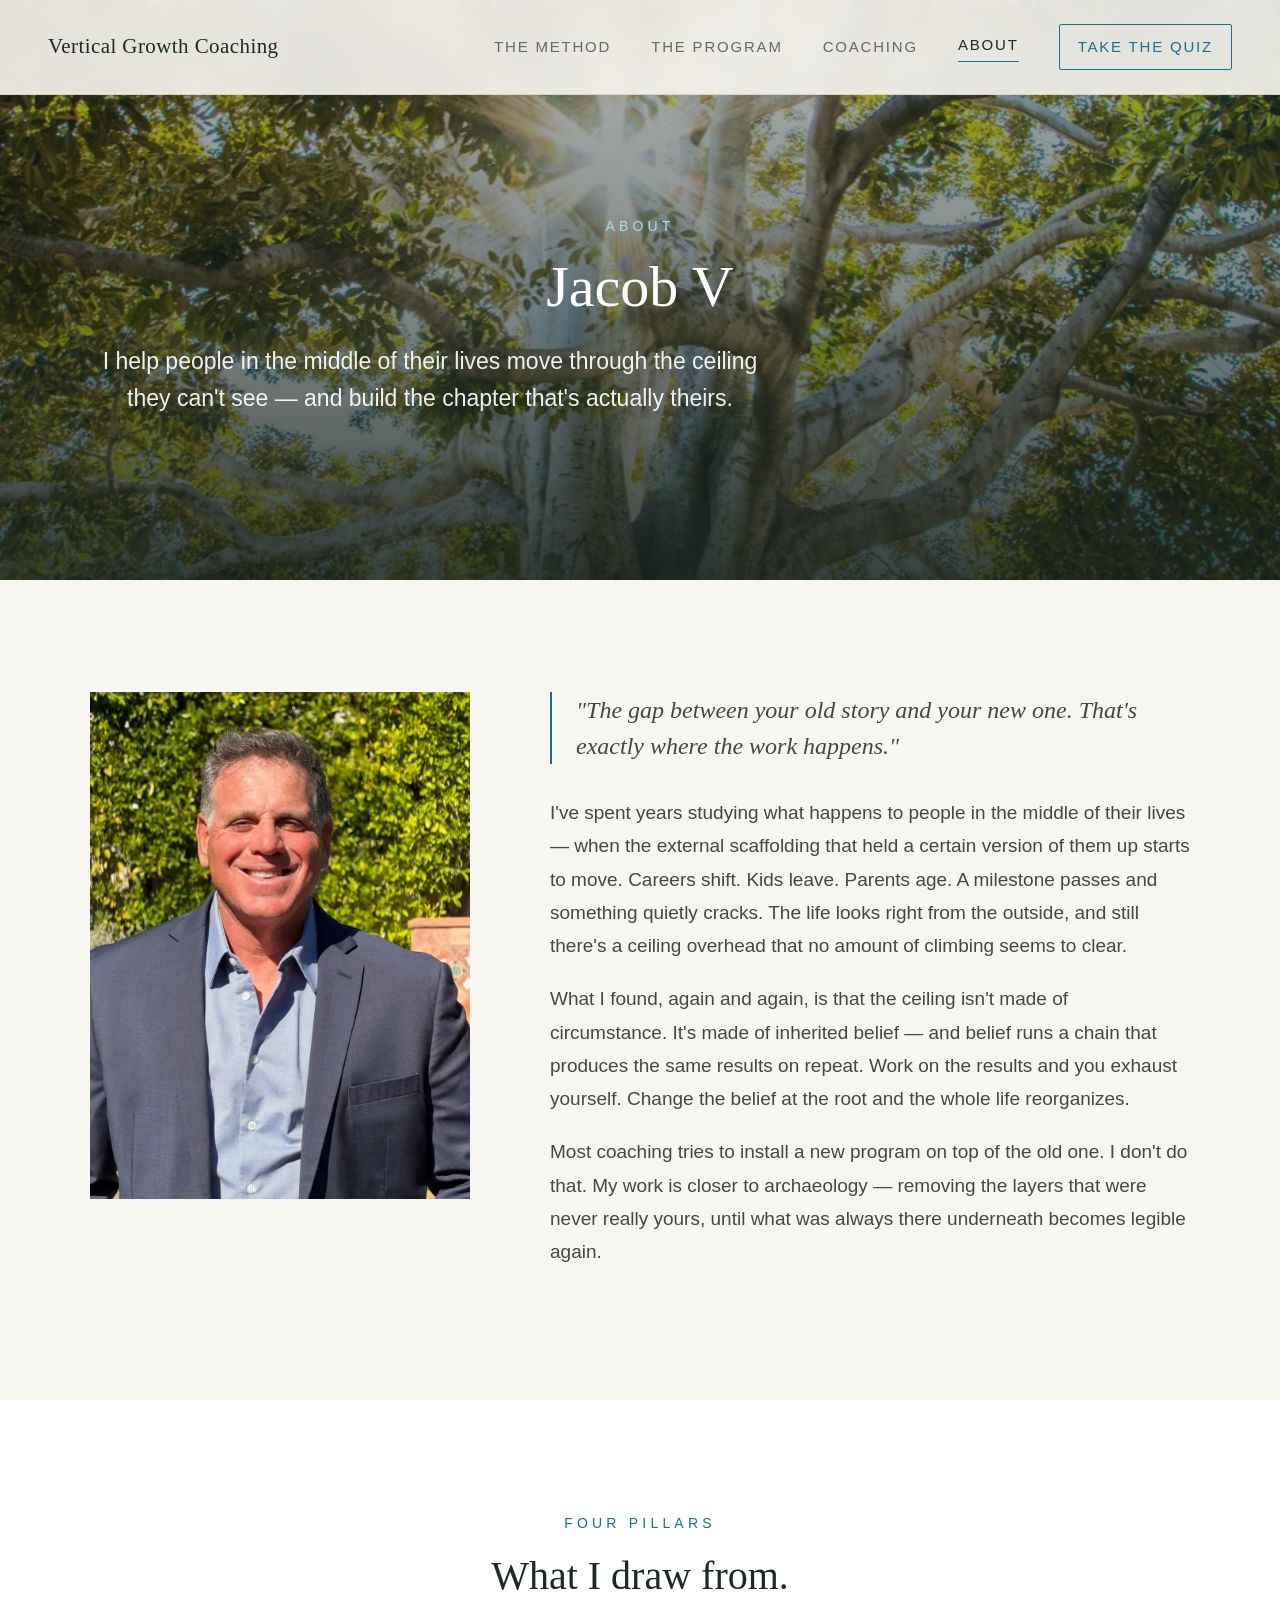
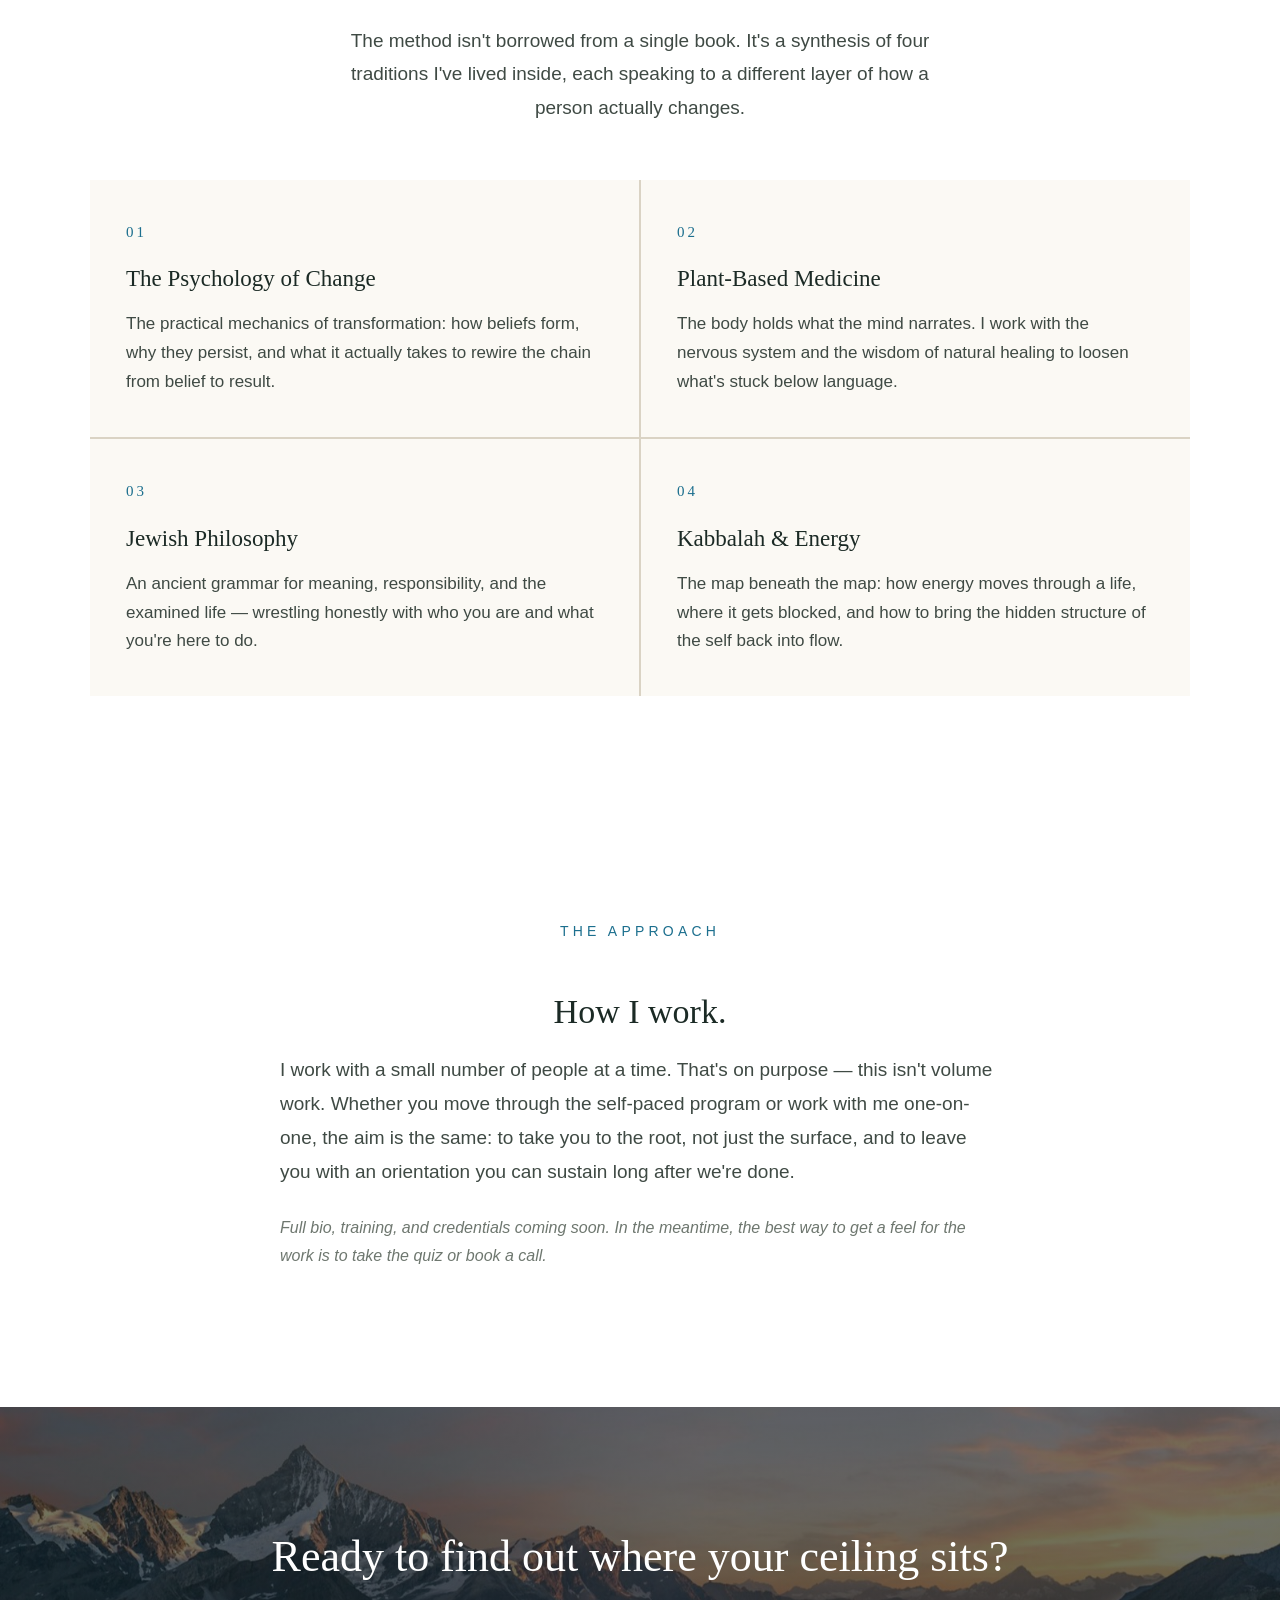
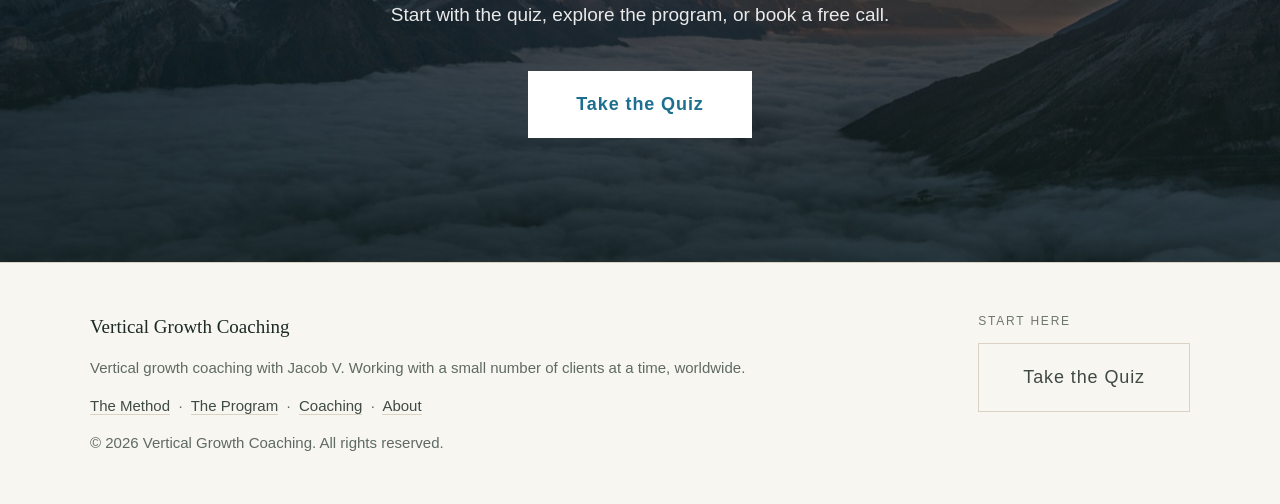
==== commit 9a74ba69: "Add distinct graphic templates + royalty-free imagery per page Give each page its own signature layo" ====
--- a/about.html
+++ b/about.html
@@ -57,7 +57,7 @@
 <main id="main">
 
 <!-- PAGE HERO -->
-<section class="page-hero">
+<section class="page-hero media-hero center bg-light-rays">
   <div class="page-hero-inner">
     <div class="section-label">About</div>
     <h1>Jacob V</h1>
@@ -147,7 +147,7 @@
 </section>
 
 <!-- CTA BAND -->
-<div class="cta-band">
+<div class="photo-band bg-lake">
   <h2>Ready to find out where your ceiling sits?</h2>
   <p>Start with the quiz, explore the program, or book a free call.</p>
   <a href="/#quiz" class="btn-white">Take the Quiz</a>
--- a/styles.css
+++ b/styles.css
@@ -1538,3 +1538,140 @@
       .module-row { grid-template-columns: 48px 1fr; gap: 18px; }
       .module-num { font-size: 28px; }
     }
+
+    /* ════════════════════════════════════════════ */
+    /* GRAPHIC LAYOUTS: photo heroes, bands, splits */
+    /* ════════════════════════════════════════════ */
+
+    /* ── Photographic hero ── */
+    .media-hero {
+      position: relative;
+      min-height: 580px;
+      display: flex;
+      align-items: flex-end;
+      padding: 150px 48px 64px;
+      background-size: cover;
+      background-position: center;
+      color: #fff;
+      overflow: hidden;
+      border-bottom: none;
+    }
+    .media-hero::after {
+      content: '';
+      position: absolute; inset: 0;
+      background: linear-gradient(180deg, rgba(18,30,26,0.34) 0%, rgba(18,30,26,0.52) 52%, rgba(18,30,26,0.84) 100%);
+    }
+    .media-hero .page-hero-inner {
+      position: relative;
+      z-index: 2;
+      max-width: 1080px;
+      width: 100%;
+      margin: 0 auto;
+      text-align: left;
+    }
+    .media-hero .section-label { color: #A7DDF0; }
+    .media-hero h1 { color: #fff; }
+    .media-hero h1 em { color: #A7DDF0; font-style: italic; }
+    .media-hero .page-hero-lead { color: rgba(255,255,255,0.92); margin: 0 0 34px; }
+    .media-hero .cta-group { justify-content: flex-start; }
+    .media-hero .btn-ghost { color: #fff; }
+    .media-hero .btn-ghost:hover { color: #A7DDF0; }
+    .media-hero.center { align-items: center; }
+    .media-hero.center .page-hero-inner { text-align: center; }
+    .media-hero.center .cta-group { justify-content: center; }
+
+    /* ── Photographic CTA band ── */
+    .photo-band {
+      position: relative;
+      padding: 124px 48px;
+      text-align: center;
+      background-size: cover;
+      background-position: center;
+      color: #fff;
+      overflow: hidden;
+    }
+    .photo-band::after {
+      content: '';
+      position: absolute; inset: 0;
+      background: linear-gradient(180deg, rgba(18,30,26,0.55) 0%, rgba(18,30,26,0.72) 100%);
+    }
+    .photo-band > * { position: relative; z-index: 2; }
+    .photo-band h2 {
+      font-family: var(--font);
+      font-size: clamp(28px, 4.4vw, 44px);
+      font-weight: normal;
+      color: #fff;
+      margin-bottom: 16px;
+      line-height: 1.18;
+      max-width: 760px;
+      margin-left: auto; margin-right: auto;
+    }
+    .photo-band p {
+      font-size: 19px;
+      color: rgba(255,255,255,0.9);
+      margin-bottom: 40px;
+    }
+
+    /* ── Split (image | text) ── */
+    .split {
+      display: grid;
+      grid-template-columns: 1fr 1fr;
+    }
+    .split-media {
+      min-height: 460px;
+      background-size: cover;
+      background-position: center;
+    }
+    .split-body {
+      padding: 88px 72px;
+      display: flex;
+      flex-direction: column;
+      justify-content: center;
+    }
+    .split-body .section-body { max-width: 520px; }
+    .split.reverse .split-media { order: 2; }
+    .split.dark { background: var(--anchor); }
+    .split.dark .section-label { color: #A7DDF0; }
+    .split.dark .section-title { color: #fff; }
+    .split.dark .section-body { color: rgba(255,255,255,0.86); }
+
+    /* ── Inset framed photo ── */
+    .photo-frame {
+      width: 100%;
+      border-radius: 2px;
+      overflow: hidden;
+      border: 1px solid var(--border);
+      background-size: cover;
+      background-position: center;
+      min-height: 320px;
+    }
+
+    /* ── Topographic SVG divider ── */
+    .topo-divider { display: block; width: 100%; height: 56px; color: var(--border); }
+    .topo-divider svg { width: 100%; height: 100%; }
+
+    /* ── GRAPHIC RESPONSIVE ── */
+    @media (max-width: 900px) {
+      .media-hero { min-height: 460px; padding: 112px 22px 48px; align-items: flex-end; }
+      .photo-band { padding: 84px 24px; }
+      .split { grid-template-columns: 1fr; }
+      .split.reverse .split-media { order: 0; }
+      .split-media { min-height: 240px; }
+      .split-body { padding: 56px 24px; }
+    }
+
+    /* ── Background images (full + mobile-optimized swap) ── */
+    .bg-lake        { background-image: url('/images/lake-reflection.jpg'); }
+    .bg-forest-light{ background-image: url('/images/forest-light.jpg'); }
+    .bg-forest-path { background-image: url('/images/forest-path.jpg'); }
+    .bg-light-rays  { background-image: url('/images/light-rays.jpg'); }
+    .bg-fog         { background-image: url('/images/fog-forest.jpg'); }
+    .bg-sky-ridge   { background-image: url('/images/sky-ridge.jpg'); }
+    @media (max-width: 900px) {
+      .bg-lake        { background-image: url('/images/lake-reflection-sm.jpg'); }
+      .bg-forest-light{ background-image: url('/images/forest-light-sm.jpg'); }
+      .bg-forest-path { background-image: url('/images/forest-path-sm.jpg'); }
+      .bg-light-rays  { background-image: url('/images/light-rays-sm.jpg'); }
+      .bg-fog         { background-image: url('/images/fog-forest-sm.jpg'); }
+      .bg-sky-ridge   { background-image: url('/images/sky-ridge-sm.jpg'); }
+    }
